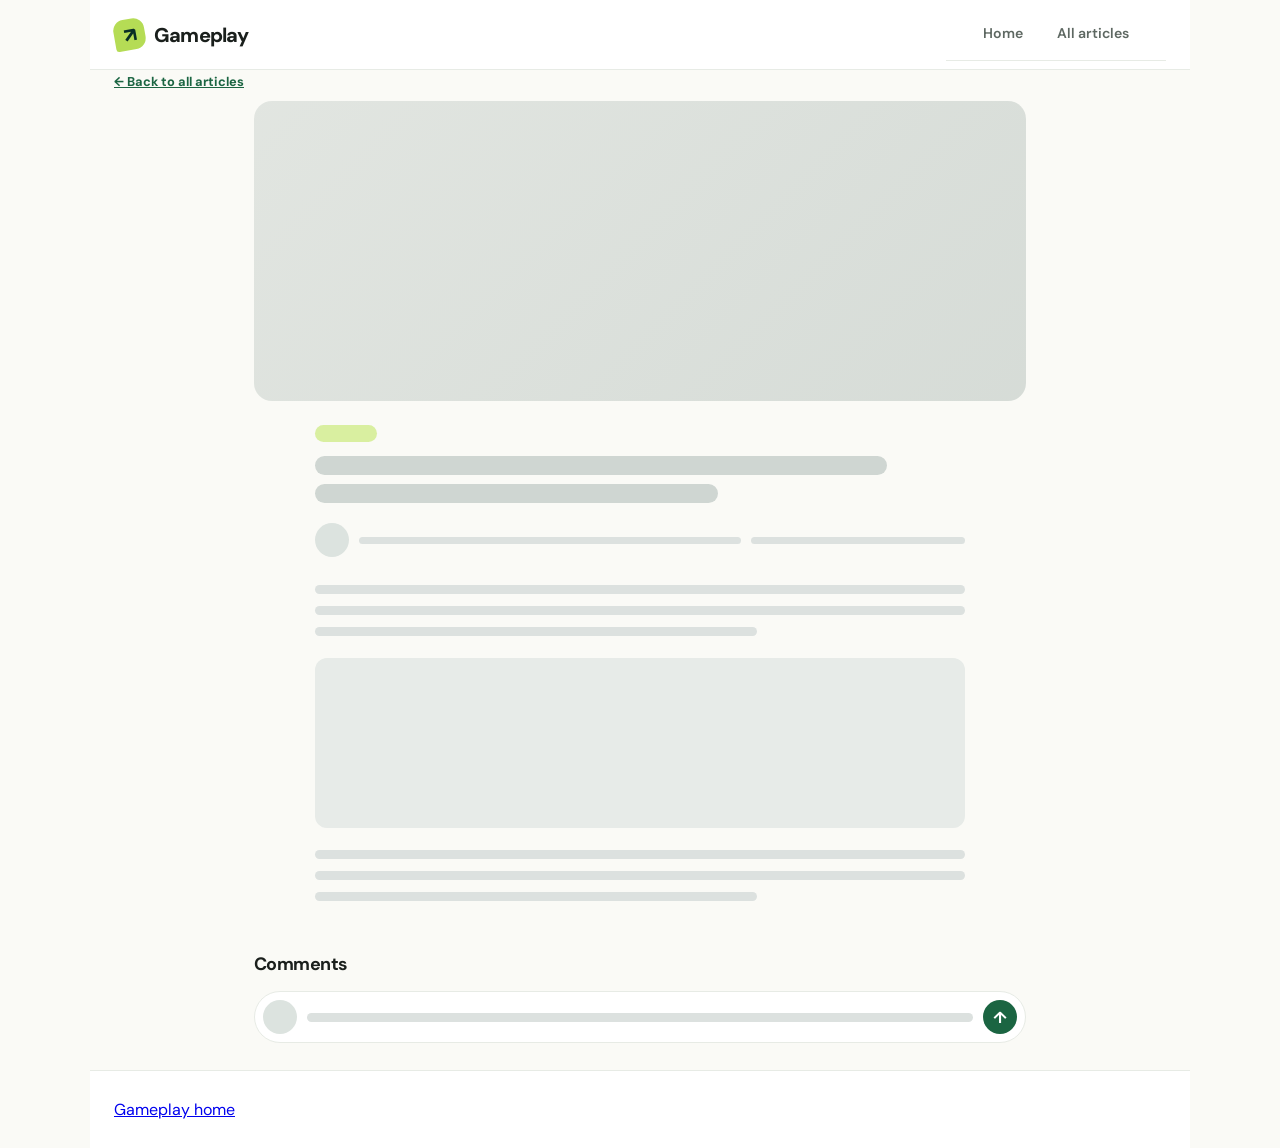
==== article-template.html @ 9b0384a1 "Add files via upload upadated files (second version of site)" ====
<!doctype html><html lang="en"><head><meta charset="utf-8"><meta name="viewport" content="width=device-width, initial-scale=1"><title>Article | Gameplay</title><link rel="stylesheet" href="../style.css"></head><body><div class="site-shell"><header class="topbar"><a class="brand" href="../index.html"><span class="brand-mark">↗</span><span>Gameplay</span></a><nav class="desktop-nav"><a class="nav-link" href="../index.html">Home</a><a class="nav-link" href="../articles.html">All articles</a></nav></header><main><a class="back-link" href="../articles.html">← Back to all articles</a><article class="article-detail"><div class="detail-image image-landscape"></div><div class="detail-content"><span class="tag"></span><h1 class="skeleton-heading"><span></span><span></span></h1><div class="byline"><span class="avatar"></span><div class="placeholder-line medium"></div><div class="placeholder-line short"></div></div><div class="article-skeleton"><div class="placeholder-line wide"></div><div class="placeholder-line wide"></div><div class="placeholder-line medium"></div><div class="skeleton-image"></div><div class="placeholder-line wide"></div><div class="placeholder-line wide"></div><div class="placeholder-line medium"></div></div></div></article><section class="content-section comments"><div class="section-heading"><h2>Comments</h2></div><div class="comment-placeholder"><span class="avatar"></span><div class="placeholder-line wide"></div><button class="round-action">↑</button></div></section></main><footer class="site-footer"><a href="../index.html">Gameplay home</a></footer></div></body></html>
---- style.css ----
@import url('https://fonts.googleapis.com/css2?family=DM+Sans:wght@400;500;600;700;800&display=swap');

:root {
  --green-950: #092f25;
  --green-900: #104532;
  --green-800: #1b6542;
  --green-700: #27834c;
  --green-500: #70b943;
  --lime: #b5dc55;
  --cream: #fafaf6;
  --paper: #ffffff;
  --ink: #1a1f1c;
  --muted: #7b8580;
  --line: #e7ebe5;
  --skeleton: #dce1df;
  --radius: 18px;
  --shadow: 0 8px 24px rgba(14, 48, 34, .07);
}
* { box-sizing: border-box; }
html { scroll-behavior: smooth; }
body { margin: 0; background: var(--cream); color: var(--ink); font-family: "DM Sans", system-ui, sans-serif; }
button, input { font: inherit; }
button { cursor: pointer; }
button:focus-visible, a:focus-visible, input:focus-visible { outline: 3px solid var(--lime); outline-offset: 3px; }
.site-shell { width: min(100%, 1100px); margin: 0 auto; min-height: 100vh; background: var(--cream); padding-bottom: 78px; }
.topbar { height: 70px; padding: 0 24px; display: flex; align-items: center; justify-content: space-between; background: var(--paper); border-bottom: 1px solid var(--line); position: sticky; top: 0; z-index: 20; }
.brand { display: inline-flex; gap: 9px; align-items: center; color: var(--ink); text-decoration: none; font-weight: 800; font-size: 1.25rem; letter-spacing: -.04em; }
.brand-mark { display: inline-grid; place-items: center; width: 31px; height: 31px; border-radius: 11px 11px 11px 3px; color: var(--green-950); background: var(--lime); font-weight: 900; transform: rotate(-10deg); }
.top-actions { display: flex; gap: 8px; }
.icon-button { width: 38px; height: 38px; border: 0; background: transparent; border-radius: 50%; color: var(--ink); font-size: 1.35rem; }
.icon-button:hover { background: #eef4e8; }
.desktop-nav { display: flex; align-items: center; gap: 8px; padding: 0 24px; background: var(--paper); border-bottom: 1px solid var(--line); }
.nav-link { border: 0; background: transparent; padding: 15px 13px; color: #5e6862; font-size: .88rem; font-weight: 600; border-bottom: 3px solid transparent; }
.nav-link.active, .nav-link:hover { color: var(--green-800); border-bottom-color: var(--lime); }
.search-panel { display: flex; gap: 8px; padding: 12px 20px; background: var(--paper); border-bottom: 1px solid var(--line); }
.search-panel input { min-width: 0; flex: 1; padding: 12px 14px; border: 1px solid var(--line); border-radius: 12px; background: var(--cream); }
.small-button { border: 0; border-radius: 12px; padding: 0 16px; background: var(--green-800); color: white; }
.page { display: none; animation: fade-in .2s ease; }
.page.active { display: block; }
@keyframes fade-in { from { opacity: .65; transform: translateY(3px); } to { opacity: 1; transform: none; } }
.hero { display: grid; grid-template-columns: .92fr 1.08fr; min-height: 350px; background: var(--green-950); color: white; overflow: hidden; }
.hero-copy { padding: 46px 30px 36px; align-self: center; }
.eyebrow { display: inline-block; color: var(--green-700); font-size: .7rem; font-weight: 800; letter-spacing: .13em; }
.hero .eyebrow { color: var(--lime); }
h1, h2, p { margin-top: 0; }
h1 { font-size: clamp(2rem, 4vw, 3.3rem); line-height: 1.04; letter-spacing: -.055em; margin: 12px 0 18px; }
.hero h1 span { color: var(--lime); }
.hero-image { min-height: 350px; }
.primary-button { display: inline-flex; align-items: center; gap: 22px; padding: 12px 18px; border: 0; border-radius: 100px; background: var(--lime); color: var(--green-950); font-size: .86rem; font-weight: 800; margin-top: 15px; }
.primary-button:hover { filter: brightness(1.04); transform: translateY(-1px); }
.image-landscape, .image-seedling, .image-solar, .image-water, .image-bike, .image-home, .image-money, .image-community { background-size: cover; background-position: center; position: relative; overflow: hidden; }
.image-landscape { background: linear-gradient(135deg, rgba(9,47,37,.1), rgba(9,47,37,.15)), url("https://images.unsplash.com/photo-1472396961693-142e6e269027?auto=format&fit=crop&w=1200&q=80") center/cover; }
.image-seedling { background: linear-gradient(120deg, rgba(16,69,50,.08), rgba(16,69,50,.16)), url("https://images.unsplash.com/photo-1416879595882-3373a0480b5b?auto=format&fit=crop&w=900&q=80") center/cover; }
.image-solar { background-image: url("https://images.unsplash.com/photo-1509391366360-2e959784a276?auto=format&fit=crop&w=900&q=80"); }
.image-water { background-image: url("https://images.unsplash.com/photo-1432405972618-c60b0225b8f9?auto=format&fit=crop&w=900&q=80"); }
.image-bike { background-image: url("https://images.unsplash.com/photo-1485965120184-e220f721d03e?auto=format&fit=crop&w=900&q=80"); }
.image-home { background-image: url("https://images.unsplash.com/photo-1449158743715-0a90ebb6d2d8?auto=format&fit=crop&w=900&q=80"); }
.image-money { background-image: url("https://images.unsplash.com/photo-1579621970563-ebec7560ff3e?auto=format&fit=crop&w=900&q=80"); }
.image-community { background-image: url("https://images.unsplash.com/photo-1529156069898-49953e39b3ac?auto=format&fit=crop&w=900&q=80"); }
.image-placeholder-icon { display: none; }
.placeholder-line { display: block; height: 9px; border-radius: 99px; background: var(--skeleton); margin: 9px 0; }
.hero .placeholder-line { background: rgba(255,255,255,.25); }
.wide { width: 100%; } .medium { width: 68%; } .short { width: 38%; }
.quick-grid { display: grid; grid-template-columns: repeat(4, 1fr); background: white; border-bottom: 1px solid var(--line); }
.quick-tile { border: 0; border-right: 1px solid var(--line); background: white; padding: 22px 12px 16px; display: grid; justify-items: center; gap: 10px; }
.quick-tile:last-child { border-right: 0; }
.quick-tile:hover, .category-mini:hover { background: #f3f8eb; }
.quick-icon { display: grid; place-items: center; width: 43px; height: 43px; border-radius: 50%; background: var(--lime); color: var(--green-950); font-size: 1.45rem; font-weight: 800; }
.quick-tile .placeholder-line { height: 7px; margin: 0; }
.content-section { padding: 27px 24px; }
.section-heading { display: flex; align-items: center; justify-content: space-between; gap: 12px; margin-bottom: 15px; }
.section-heading h2, .page-heading h1 { margin: 0; }
.section-heading h2 { font-size: 1.12rem; letter-spacing: -.03em; }
.text-link, .back-link { border: 0; background: transparent; color: var(--green-800); font-weight: 700; font-size: .8rem; }
.feature-card, .article-card, .category-card, .progress-card { border: 1px solid var(--line); border-radius: var(--radius); background: white; overflow: hidden; box-shadow: 0 3px 12px rgba(20,40,30,.025); }
.feature-image { height: 180px; }
.card-body { padding: 14px; position: relative; }
.tag { display: block; width: 62px; height: 17px; border-radius: 99px; background: #d9efa0; margin-bottom: 12px; }
.card-body .placeholder-line { height: 8px; margin: 8px 0; }
.card-meta { display: flex; justify-content: space-between; gap: 14px; margin-top: 15px; }
.card-meta .placeholder-line { height: 6px; }
.category-mini-grid { display: grid; grid-template-columns: repeat(4, 1fr); gap: 12px; }
.category-mini { border: 1px solid #edf0e8; border-radius: 15px; background: #f1f6e7; padding: 16px 10px; display: grid; justify-items: center; gap: 12px; color: var(--green-800); }
.category-mini span { font-size: 1.55rem; }
.category-mini i { width: 42px; height: 6px; border-radius: 99px; background: #d7dfd3; }
.page-heading { padding: 32px 24px 22px; }
.page-heading h1 { font-size: 2.3rem; margin: 8px 0 12px; }
.page-heading .placeholder-line { height: 8px; margin: 0; }
.filter-row { display: flex; gap: 8px; overflow-x: auto; padding: 0 24px 20px; }
.filter-chip { flex: 0 0 auto; padding: 9px 15px; border: 1px solid var(--line); border-radius: 99px; background: white; color: #66716a; font-size: .8rem; }
.filter-chip.selected { color: white; background: var(--green-800); border-color: var(--green-800); }
.article-grid { display: grid; grid-template-columns: repeat(2, minmax(0, 1fr)); gap: 16px; padding: 0 24px 30px; }
.card-image { height: 160px; }
.read-card { position: absolute; right: 12px; bottom: 12px; width: 32px; height: 32px; border: 0; border-radius: 50%; color: white; background: var(--green-800); font-size: 1.1rem; }
.back-link { margin: 22px 24px 12px; }
.article-detail { max-width: 820px; margin: 0 auto; padding: 0 24px; }
.detail-image { height: 300px; border-radius: var(--radius); }
.detail-content { max-width: 650px; margin: 24px auto; }
.skeleton-heading { display: grid; gap: 9px; margin: 14px 0 20px; }
.skeleton-heading span { height: 19px; border-radius: 99px; background: #cfd6d2; width: 88%; }
.skeleton-heading span + span { width: 62%; }
.byline { display: flex; align-items: center; gap: 10px; margin-bottom: 28px; }
.byline .placeholder-line { margin: 0; height: 7px; }
.avatar { flex: 0 0 34px; width: 34px; height: 34px; border-radius: 50%; background: #dce3df; display: inline-block; }
.article-skeleton .placeholder-line { height: 9px; margin: 12px 0; }
.skeleton-image { height: 170px; border-radius: 12px; background: #e7ebe8; margin: 22px 0; }
.skeleton-image.small { height: 110px; }
.comments { max-width: 820px; margin: 0 auto; }
.comment-count, .tiny-muted { font-size: .75rem; color: var(--muted); }
.comment-placeholder { display: flex; align-items: center; gap: 10px; border: 1px solid var(--line); border-radius: 99px; padding: 8px; background: white; }
.comment-placeholder .placeholder-line { margin: 0; flex: 1; }
.round-action { border: 0; border-radius: 50%; width: 34px; height: 34px; background: var(--green-800); color: white; font-weight: 800; }
.placeholder-comment { display: flex; gap: 12px; padding: 18px 0; }
.placeholder-comment .placeholder-line { height: 8px; margin: 7px 0; }
.categories-grid { display: grid; grid-template-columns: repeat(3, minmax(0, 1fr)); gap: 14px; padding: 0 24px 32px; }
.category-card { text-align: left; padding: 0; }
.category-photo { height: 130px; display: grid; place-items: center; }
.category-photo span { display: grid; place-items: center; width: 44px; height: 44px; background: rgba(250,250,246,.9); color: var(--green-800); border-radius: 50%; font-size: 1.5rem; font-weight: 800; }
.category-card-foot { display: flex; align-items: flex-start; justify-content: space-between; gap: 12px; padding: 15px; }
.category-card-foot h2 { margin: 0 0 7px; color: var(--ink); font-size: 1rem; line-height: 1.3; }
.category-card-foot p { margin: 0; color: var(--muted); font-size: .88rem; line-height: 1.5; }
.category-card-foot b { flex: 0 0 auto; color: var(--green-800); font-size: 1.2rem; }
.quest-hero { margin: 0 24px 18px; display: grid; grid-template-columns: .8fr 1.2fr; background: var(--green-950); color: white; border-radius: 22px; overflow: hidden; min-height: 200px; }
.quest-art { background: linear-gradient(135deg, #1d6a42, #0c3528); display: grid; align-content: center; justify-items: center; gap: 4px; color: var(--lime); }
.quest-number { font-weight: 800; font-size: 1.4rem; }
.quest-leaf { font-size: 2rem; }
.quest-copy { padding: 22px; align-self: center; }
.quest-status { display: inline-flex; gap: 7px; align-items: center; color: var(--lime); font-size: .68rem; font-weight: 800; letter-spacing: .08em; }
.status-dot { width: 7px; height: 7px; border-radius: 50%; background: var(--lime); }
.quest-copy .skeleton-heading span { background: rgba(255,255,255,.32); height: 13px; }
.quest-copy .placeholder-line { background: rgba(255,255,255,.2); }
.progress-card { margin: 0 24px; padding: 20px; }
.progress-track { width: 100%; height: 10px; background: #e5e9e5; border-radius: 99px; overflow: hidden; }
.progress-track span { display: block; height: 100%; border-radius: inherit; background: linear-gradient(90deg, var(--green-800), var(--green-500)); }
.stats-grid { display: grid; grid-template-columns: repeat(3, 1fr); gap: 10px; margin-top: 18px; }
.stat { background: #f1f6eb; border-radius: 12px; padding: 12px 8px; display: grid; justify-items: center; gap: 7px; }
.stat-icon { color: var(--green-800); font-size: 1.3rem; }
.stat .placeholder-line { margin: 0; height: 6px; }
.stat strong { font-size: .85rem; color: var(--green-800); }
.task-list { border-top: 1px solid var(--line); }
.task-row { position: relative; display: flex; align-items: center; gap: 12px; padding: 15px 4px; border-bottom: 1px solid var(--line); }
.task-row input { position: absolute; opacity: 0; }
.task-check { display: grid; place-items: center; width: 21px; height: 21px; border: 2px solid #b7c1ba; border-radius: 50%; }
.task-row input:checked + .task-check { background: var(--green-800); border-color: var(--green-800); }
.task-row input:checked + .task-check::after { content: "✓"; color: white; font-size: .75rem; }
.task-lines { flex: 1; }
.task-lines i { display: block; height: 7px; width: 58%; border-radius: 99px; background: var(--skeleton); margin: 5px 0; }
.task-lines i + i { width: 36%; height: 6px; }
.task-row b { color: var(--muted); }
.segmented { display: flex; gap: 5px; padding: 0 24px 16px; }
.segmented button { flex: 1; border: 0; border-radius: 99px; padding: 10px 5px; background: #eef0ed; color: #66716a; font-size: .78rem; }
.segmented button.selected { background: var(--green-800); color: white; }
.community-list { padding: 0 24px; }
.community-post { display: flex; gap: 12px; padding: 19px 0; border-bottom: 1px solid var(--line); }
.post-main { flex: 1; min-width: 0; }
.post-top { display: flex; align-items: center; justify-content: space-between; gap: 8px; }
.post-top .placeholder-line { height: 8px; margin: 5px 0; }
.post-main > .placeholder-line { height: 8px; margin: 9px 0; }
.post-actions { display: flex; gap: 18px; margin-top: 12px; color: var(--muted); font-size: .78rem; }
.profile-top { display: flex; align-items: center; gap: 14px; padding: 30px 24px 12px; }
.profile-avatar { display: grid; place-items: center; width: 68px; height: 68px; flex: 0 0 68px; border-radius: 50%; background: #e1e7e3; color: #9aa6a0; font-size: 3rem; }
.profile-info { flex: 1; min-width: 0; }
.profile-info h1 { margin: 0 0 9px; font-size: 1.5rem; }
.profile-info .skeleton-heading span { height: 15px; width: 60%; }
.profile-info .placeholder-line { margin: 0 0 10px; height: 7px; }
.level-label { color: var(--green-800); font-size: .7rem; font-weight: 800; }
.level-progress { display: flex; align-items: center; gap: 12px; padding: 0 24px 8px; }
.level-progress .progress-track { flex: 1; }
.badges-row { display: flex; justify-content: space-between; gap: 8px; }
.achievement { text-align: center; }
.achievement span { display: grid; place-items: center; width: clamp(40px, 7vw, 58px); height: clamp(40px, 7vw, 58px); border-radius: 50%; border: 3px solid #b8d66d; background: var(--green-800); color: #e7f5bf; font-size: 1.25rem; }
.achievement i { display: block; width: 70%; height: 6px; margin: 8px auto 0; border-radius: 99px; background: var(--skeleton); }
.progress-circles { display: grid; grid-template-columns: repeat(4, 1fr); gap: 12px; }
.circle-stat { display: grid; justify-items: center; gap: 8px; }
.progress-circle { width: clamp(50px, 9vw, 75px); aspect-ratio: 1; border-radius: 50%; background: conic-gradient(var(--green-700) var(--progress), #e2e8e3 0); display: grid; place-items: center; position: relative; }
.progress-circle::before { content: ""; position: absolute; inset: 6px; background: white; border-radius: 50%; }
.progress-circle b { position: relative; font-size: .8rem; }
.circle-stat .placeholder-line { height: 6px; margin: 0; }
.saved-grid { display: grid; grid-template-columns: repeat(2, 1fr); gap: 12px; }
.saved-card { background: white; border: 1px solid var(--line); border-radius: 12px; padding: 9px; }
.saved-image { height: 82px; background: #e4e9e5; border-radius: 8px; margin-bottom: 12px; }
.saved-card .placeholder-line { height: 7px; margin: 7px 0; }
.site-footer { padding: 28px 24px; border-top: 1px solid var(--line); background: white; }
.footer-brand { display: flex; align-items: center; gap: 10px; color: var(--green-950); }
.footer-links { display: flex; flex-wrap: wrap; gap: 12px; margin: 18px 0; }
.footer-links button { border: 0; background: transparent; padding: 0; color: #5f6b64; font-size: .8rem; }
.footer-note { color: var(--muted); font-size: .75rem; margin: 0; }
.mobile-nav { display: none; }

@media (max-width: 640px) {
  .site-shell { padding-bottom: calc(70px + env(safe-area-inset-bottom)); }
  .topbar { height: 62px; padding: 0 16px; }
  .brand { font-size: 1.12rem; }
  .brand-mark { width: 29px; height: 29px; }
  .desktop-nav { display: none; }
  .hero { grid-template-columns: 1fr; }
  .hero-copy { padding: 28px 20px 25px; }
  .hero h1 { font-size: 2.35rem; margin-bottom: 13px; }
  .hero-image { min-height: 185px; grid-row: 1; }
  .hero-copy { grid-row: 2; }
  .quick-grid { grid-template-columns: repeat(4, 1fr); }
  .quick-tile { padding: 13px 5px; gap: 8px; }
  .quick-icon { width: 38px; height: 38px; font-size: 1.25rem; }
  .quick-tile .placeholder-line { width: 72%; }
  .content-section { padding: 23px 16px; }
  .section-heading h2 { font-size: 1.02rem; }
  .feature-image { height: 155px; }
  .category-mini-grid { gap: 8px; }
  .category-mini { padding: 13px 6px; border-radius: 12px; }
  .page-heading { padding: 26px 18px 20px; }
  .page-heading h1 { font-size: 2rem; }
  .filter-row { padding: 0 16px 16px; }
  .article-grid { grid-template-columns: repeat(2, minmax(0, 1fr)); gap: 10px; padding: 0 12px 22px; }
  .card-image { height: 112px; }
  .card-body { padding: 10px; }
  .card-body .placeholder-line { height: 7px; }
  .card-meta { gap: 7px; }
  .card-meta .placeholder-line { width: 35%; }
  .read-card { width: 27px; height: 27px; right: 8px; bottom: 8px; }
  .detail-image { height: 220px; }
  .article-detail { padding: 0 16px; }
  .back-link { margin: 18px 16px 12px; }
  .comments { padding-top: 14px; }
  .categories-grid { grid-template-columns: repeat(2, minmax(0, 1fr)); gap: 10px; padding: 0 14px 24px; }
  .category-photo { height: 120px; }
  .quest-hero { margin: 0 14px 14px; grid-template-columns: .72fr 1.28fr; min-height: 170px; }
  .quest-copy { padding: 16px 12px; }
  .quest-copy .skeleton-heading { margin: 12px 0; }
  .progress-card { margin: 0 14px; padding: 16px; }
  .stats-grid { gap: 6px; }
  .stat { padding: 10px 4px; }
  .segmented { padding: 0 14px 12px; }
  .community-list { padding: 0 16px; }
  .profile-top { padding: 25px 16px 12px; gap: 11px; }
  .profile-avatar { width: 58px; height: 58px; flex-basis: 58px; }
  .level-progress { padding: 0 16px 5px; }
  .badges-row { gap: 5px; }
  .achievement span { width: 43px; height: 43px; font-size: 1rem; }
  .progress-circles { gap: 7px; }
  .saved-grid { gap: 8px; }
  .saved-image { height: 65px; }
  .site-footer { padding: 24px 16px; }
  .footer-links { gap: 12px 16px; }
  .mobile-nav { position: fixed; z-index: 30; bottom: 0; left: 50%; transform: translateX(-50%); width: min(100%, 1100px); display: grid; grid-template-columns: repeat(5, 1fr); padding: 7px 6px calc(7px + env(safe-area-inset-bottom)); background: rgba(255,255,255,.96); border-top: 1px solid var(--line); backdrop-filter: blur(14px); }
  .mobile-nav-item { display: grid; justify-items: center; gap: 3px; border: 0; border-radius: 12px; padding: 4px 2px; background: transparent; color: #68736c; }
  .mobile-nav-item span { font-size: 1.35rem; line-height: 1.2; }
  .mobile-nav-item small { font-size: .62rem; font-weight: 600; }
  .mobile-nav-item.active { color: var(--green-800); }
  .mobile-nav-item.active span { color: var(--green-700); }
  .footer-links { display: none; }
}
@media (min-width: 641px) {
  .site-shell { padding-bottom: 0; }
  .feature-card { display: grid; grid-template-columns: 1.1fr 1fr; }
  .feature-image { height: auto; min-height: 210px; }
  .article-grid { grid-template-columns: repeat(3, minmax(0, 1fr)); }
  .article-grid .article-card:nth-child(4) { display: none; }
  .article-detail { padding-top: 10px; }
}
@media (prefers-reduced-motion: reduce) { *, *::before, *::after { scroll-behavior: auto !important; animation-duration: .01ms !important; transition-duration: .01ms !important; } }

.mobile-menu-panel { position: fixed; z-index: 40; top: 62px; right: 12px; width: min(260px, calc(100vw - 24px)); padding: 10px; border: 1px solid var(--line); border-radius: 16px; background: white; box-shadow: 0 18px 40px rgba(0,0,0,.15); display: grid; gap: 4px; }
.mobile-menu-panel button { border: 0; background: transparent; text-align: left; border-radius: 10px; padding: 12px; color: var(--ink); font-weight: 600; }
.mobile-menu-panel button:hover { background: #f1f6e7; color: var(--green-800); }
@media (min-width: 641px) { .mobile-menu-panel { top: 66px; right: max(12px, calc((100vw - 1100px)/2 + 12px)); } }
/* Multi-page category layout additions */
a.category-card, a.article-card { display: block; color: inherit; text-decoration: none; }
.category-card-foot strong { display: block; color: var(--green-950); font-size: .88rem; line-height: 1.3; }
.category-card-foot p { color: var(--muted); font-size: .72rem; line-height: 1.4; margin: 6px 0 0; }
.category-card-foot > div { min-width: 0; flex: 1; }
.category-banner { margin: 0 24px 10px; display: grid; grid-template-columns: .8fr 1.2fr; gap: 22px; align-items: center; }
.category-banner .category-photo { min-height: 210px; border-radius: var(--radius); }
.category-intro h1 { font-size: clamp(1.8rem, 4vw, 2.8rem); margin: 10px 0; }
.category-intro p { color: var(--muted); line-height: 1.6; }
.desktop-nav a { text-decoration: none; }
.footer-links a { color: #5f6b64; text-decoration: none; font-size: .8rem; }
@media (max-width: 640px) { .category-banner { grid-template-columns: 1fr; margin: 0 16px; gap: 14px; } .category-banner .category-photo { min-height: 150px; } }
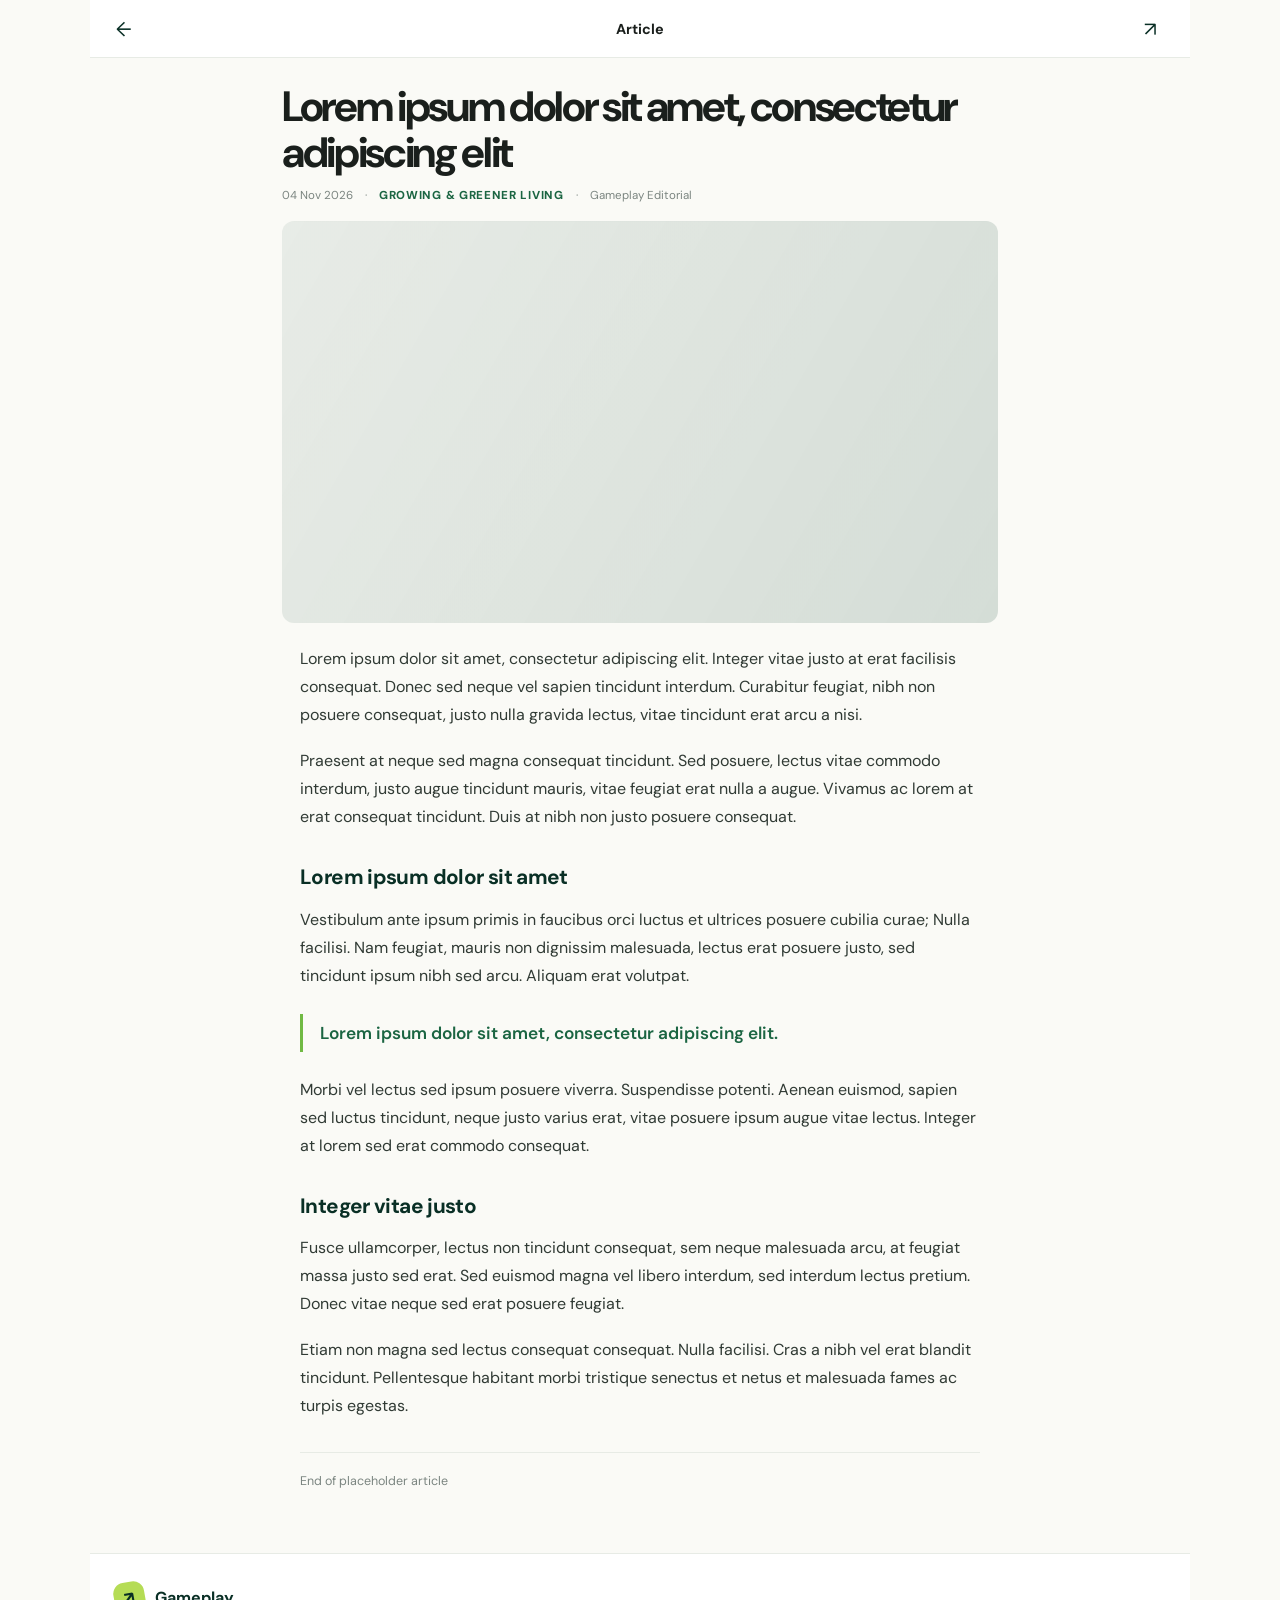
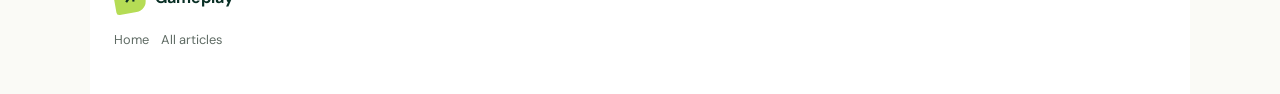
==== commit 9cfdff6e: "Add files via upload" ====
--- a/article-template.html
+++ b/article-template.html
@@ -1 +1,79 @@
-<!doctype html><html lang="en"><head><meta charset="utf-8"><meta name="viewport" content="width=device-width, initial-scale=1"><title>Article | Gameplay</title><link rel="stylesheet" href="../style.css"></head><body><div class="site-shell"><header class="topbar"><a class="brand" href="../index.html"><span class="brand-mark">↗</span><span>Gameplay</span></a><nav class="desktop-nav"><a class="nav-link" href="../index.html">Home</a><a class="nav-link" href="../articles.html">All articles</a></nav></header><main><a class="back-link" href="../articles.html">← Back to all articles</a><article class="article-detail"><div class="detail-image image-landscape"></div><div class="detail-content"><span class="tag"></span><h1 class="skeleton-heading"><span></span><span></span></h1><div class="byline"><span class="avatar"></span><div class="placeholder-line medium"></div><div class="placeholder-line short"></div></div><div class="article-skeleton"><div class="placeholder-line wide"></div><div class="placeholder-line wide"></div><div class="placeholder-line medium"></div><div class="skeleton-image"></div><div class="placeholder-line wide"></div><div class="placeholder-line wide"></div><div class="placeholder-line medium"></div></div></div></article><section class="content-section comments"><div class="section-heading"><h2>Comments</h2></div><div class="comment-placeholder"><span class="avatar"></span><div class="placeholder-line wide"></div><button class="round-action">↑</button></div></section></main><footer class="site-footer"><a href="../index.html">Gameplay home</a></footer></div></body></html>+<!doctype html>
+<html lang="en">
+<head>
+  <meta charset="utf-8">
+  <meta name="viewport" content="width=device-width, initial-scale=1">
+  <meta name="theme-color" content="#fafaf6">
+  <title>Lorem ipsum dolor sit amet | Gameplay</title>
+  <link rel="stylesheet" href="../style.css">
+  <style>
+    .reading-topbar { height: 58px; display: grid; grid-template-columns: 42px 1fr 42px; align-items: center; padding: 0 16px; background: #fff; border-bottom: 1px solid var(--line); }
+    .reading-topbar a, .reading-topbar button { display: grid; place-items: center; width: 36px; height: 36px; border: 0; border-radius: 50%; background: transparent; color: var(--green-950); text-decoration: none; font-size: 1.25rem; }
+    .reading-topbar a:hover, .reading-topbar button:hover { background: #eef4e8; }
+    .reading-topbar strong { text-align: center; font-size: .9rem; font-weight: 700; }
+    .reading-page { max-width: 760px; margin: 0 auto; padding: 26px 22px 60px; }
+    .reading-title { max-width: 700px; margin: 0 0 12px; font-size: clamp(1.8rem, 5vw, 2.65rem); line-height: 1.08; letter-spacing: -.055em; color: var(--ink); }
+    .reading-meta { display: flex; flex-wrap: wrap; gap: 8px 12px; align-items: center; margin-bottom: 18px; color: var(--muted); font-size: .72rem; }
+    .reading-category { color: var(--green-800); font-weight: 800; text-transform: uppercase; letter-spacing: .06em; }
+    .reading-hero { width: 100%; aspect-ratio: 16 / 9; min-height: 190px; border-radius: 12px; margin: 0 0 22px; background-position: center; background-size: cover; }
+    .reading-copy { max-width: 680px; margin: 0 auto; color: #303a34; font-size: 1rem; line-height: 1.75; }
+    .reading-copy p { margin: 0 0 18px; }
+    .reading-copy h2 { margin: 28px 0 10px; color: var(--green-950); font-size: 1.3rem; letter-spacing: -.03em; }
+    .reading-copy blockquote { margin: 24px 0; padding: 4px 0 4px 17px; border-left: 3px solid var(--green-500); color: var(--green-800); font-size: 1.08rem; font-weight: 600; }
+    .reading-end { margin-top: 32px; padding-top: 18px; border-top: 1px solid var(--line); color: var(--muted); font-size: .78rem; }
+    @media (max-width: 640px) {
+      .reading-page { padding: 20px 16px 46px; }
+      .reading-title { font-size: 1.75rem; }
+      .reading-hero { aspect-ratio: 1.55 / 1; min-height: 170px; margin-bottom: 18px; }
+      .reading-copy { font-size: .96rem; line-height: 1.72; }
+    }
+  </style>
+</head>
+<body>
+  <div class="site-shell">
+    <header class="reading-topbar">
+      <a href="../articles.html" aria-label="Back to articles" title="Back to articles">←</a>
+      <strong>Article</strong>
+      <button type="button" id="share-article" aria-label="Share article" title="Share article">↗</button>
+    </header>
+    <main class="reading-page">
+      <article>
+        <h1 class="reading-title">Lorem ipsum dolor sit amet, consectetur adipiscing elit</h1>
+        <div class="reading-meta">
+          <span>04 Nov 2026</span><span aria-hidden="true">·</span>
+          <span class="reading-category">Growing &amp; Greener Living</span><span aria-hidden="true">·</span>
+          <span>Gameplay Editorial</span>
+        </div>
+        <div class="reading-hero image-seedling" role="img" aria-label="Article image placeholder"></div>
+        <div class="reading-copy">
+          <p>Lorem ipsum dolor sit amet, consectetur adipiscing elit. Integer vitae justo at erat facilisis consequat. Donec sed neque vel sapien tincidunt interdum. Curabitur feugiat, nibh non posuere consequat, justo nulla gravida lectus, vitae tincidunt erat arcu a nisi.</p>
+          <p>Praesent at neque sed magna consequat tincidunt. Sed posuere, lectus vitae commodo interdum, justo augue tincidunt mauris, vitae feugiat erat nulla a augue. Vivamus ac lorem at erat consequat tincidunt. Duis at nibh non justo posuere consequat.</p>
+          <h2>Lorem ipsum dolor sit amet</h2>
+          <p>Vestibulum ante ipsum primis in faucibus orci luctus et ultrices posuere cubilia curae; Nulla facilisi. Nam feugiat, mauris non dignissim malesuada, lectus erat posuere justo, sed tincidunt ipsum nibh sed arcu. Aliquam erat volutpat.</p>
+          <blockquote>Lorem ipsum dolor sit amet, consectetur adipiscing elit.</blockquote>
+          <p>Morbi vel lectus sed ipsum posuere viverra. Suspendisse potenti. Aenean euismod, sapien sed luctus tincidunt, neque justo varius erat, vitae posuere ipsum augue vitae lectus. Integer at lorem sed erat commodo consequat.</p>
+          <h2>Integer vitae justo</h2>
+          <p>Fusce ullamcorper, lectus non tincidunt consequat, sem neque malesuada arcu, at feugiat massa justo sed erat. Sed euismod magna vel libero interdum, sed interdum lectus pretium. Donec vitae neque sed erat posuere feugiat.</p>
+          <p>Etiam non magna sed lectus consequat consequat. Nulla facilisi. Cras a nibh vel erat blandit tincidunt. Pellentesque habitant morbi tristique senectus et netus et malesuada fames ac turpis egestas.</p>
+          <div class="reading-end">End of placeholder article</div>
+        </div>
+      </article>
+    </main>
+    <footer class="site-footer">
+      <div class="footer-brand"><span class="brand-mark">↗</span><strong>Gameplay</strong></div>
+      <div class="footer-links"><a href="../index.html">Home</a><a href="../articles.html">All articles</a></div>
+    </footer>
+  </div>
+  <script>
+    const shareButton = document.getElementById('share-article');
+    shareButton.addEventListener('click', async () => {
+      const shareData = { title: document.title, url: window.location.href };
+      if (navigator.share) {
+        try { await navigator.share(shareData); } catch (error) { /* Share sheet dismissed. */ }
+      } else if (navigator.clipboard) {
+        try { await navigator.clipboard.writeText(window.location.href); shareButton.textContent = '✓'; } catch (error) { shareButton.textContent = '↗'; }
+      }
+    });
+  </script>
+</body>
+</html>
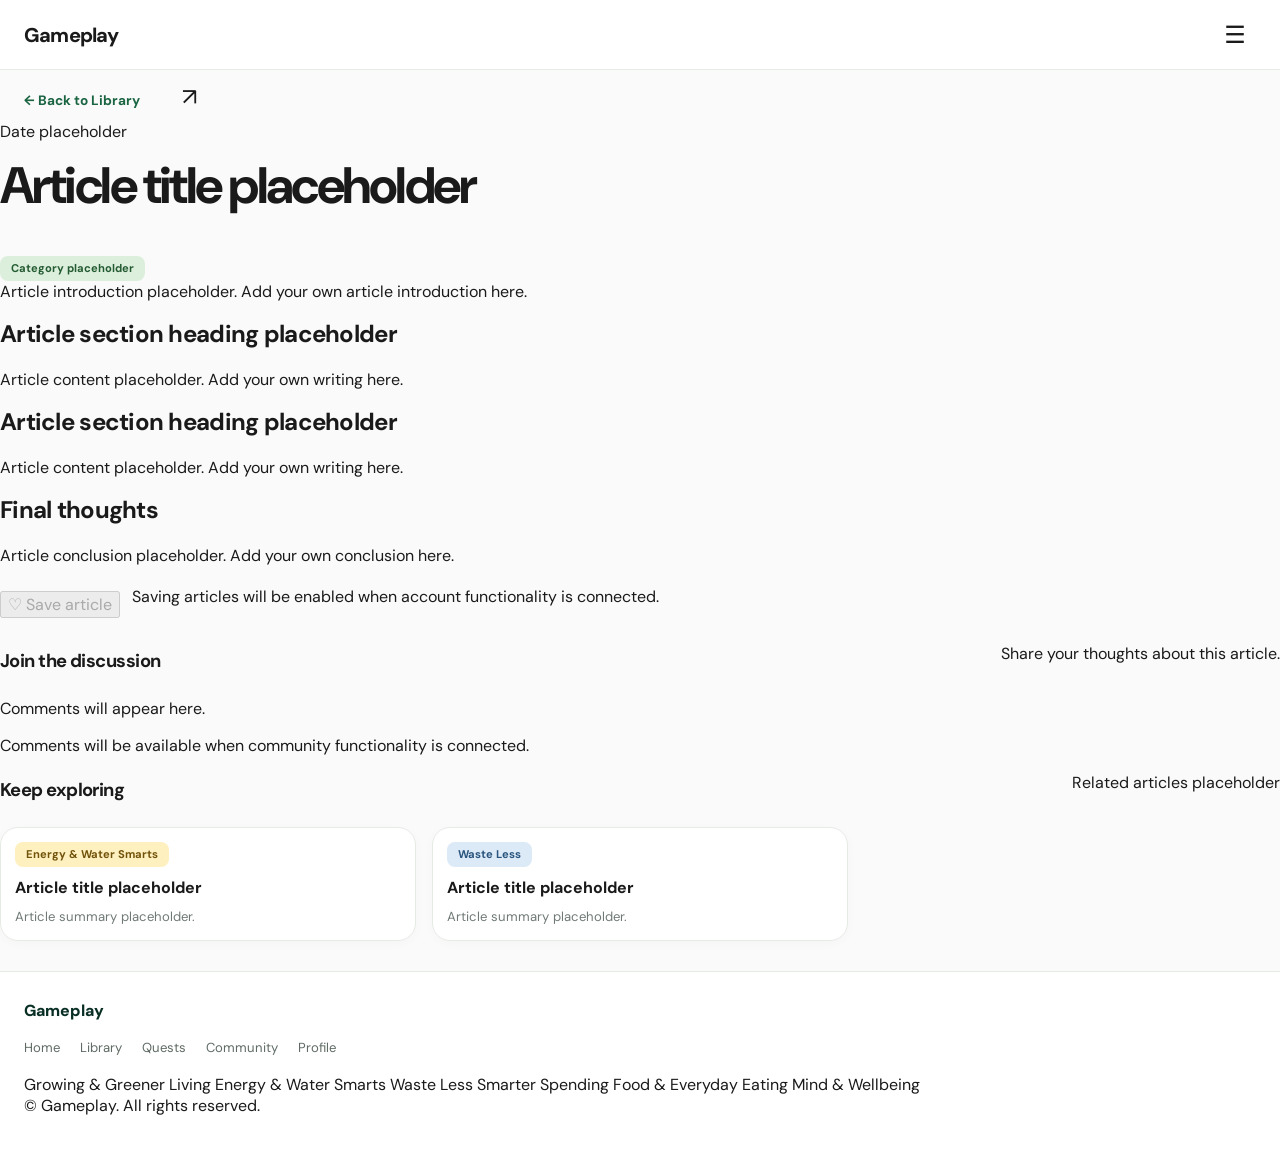
==== commit 509417c8: "Revise article template with new structure and placeholders Updated the HTML structure and improved " ====
--- a/article-template.html
+++ b/article-template.html
@@ -1,79 +1,186 @@
-<!doctype html>
+
+<!DOCTYPE html>
 <html lang="en">
 <head>
-  <meta charset="utf-8">
-  <meta name="viewport" content="width=device-width, initial-scale=1">
-  <meta name="theme-color" content="#fafaf6">
-  <title>Lorem ipsum dolor sit amet | Gameplay</title>
-  <link rel="stylesheet" href="../style.css">
-  <style>
-    .reading-topbar { height: 58px; display: grid; grid-template-columns: 42px 1fr 42px; align-items: center; padding: 0 16px; background: #fff; border-bottom: 1px solid var(--line); }
-    .reading-topbar a, .reading-topbar button { display: grid; place-items: center; width: 36px; height: 36px; border: 0; border-radius: 50%; background: transparent; color: var(--green-950); text-decoration: none; font-size: 1.25rem; }
-    .reading-topbar a:hover, .reading-topbar button:hover { background: #eef4e8; }
-    .reading-topbar strong { text-align: center; font-size: .9rem; font-weight: 700; }
-    .reading-page { max-width: 760px; margin: 0 auto; padding: 26px 22px 60px; }
-    .reading-title { max-width: 700px; margin: 0 0 12px; font-size: clamp(1.8rem, 5vw, 2.65rem); line-height: 1.08; letter-spacing: -.055em; color: var(--ink); }
-    .reading-meta { display: flex; flex-wrap: wrap; gap: 8px 12px; align-items: center; margin-bottom: 18px; color: var(--muted); font-size: .72rem; }
-    .reading-category { color: var(--green-800); font-weight: 800; text-transform: uppercase; letter-spacing: .06em; }
-    .reading-hero { width: 100%; aspect-ratio: 16 / 9; min-height: 190px; border-radius: 12px; margin: 0 0 22px; background-position: center; background-size: cover; }
-    .reading-copy { max-width: 680px; margin: 0 auto; color: #303a34; font-size: 1rem; line-height: 1.75; }
-    .reading-copy p { margin: 0 0 18px; }
-    .reading-copy h2 { margin: 28px 0 10px; color: var(--green-950); font-size: 1.3rem; letter-spacing: -.03em; }
-    .reading-copy blockquote { margin: 24px 0; padding: 4px 0 4px 17px; border-left: 3px solid var(--green-500); color: var(--green-800); font-size: 1.08rem; font-weight: 600; }
-    .reading-end { margin-top: 32px; padding-top: 18px; border-top: 1px solid var(--line); color: var(--muted); font-size: .78rem; }
-    @media (max-width: 640px) {
-      .reading-page { padding: 20px 16px 46px; }
-      .reading-title { font-size: 1.75rem; }
-      .reading-hero { aspect-ratio: 1.55 / 1; min-height: 170px; margin-bottom: 18px; }
-      .reading-copy { font-size: .96rem; line-height: 1.72; }
-    }
-  </style>
+  <meta charset="UTF-8">
+  <meta name="viewport" content="width=device-width, initial-scale=1.0">
+  <meta name="description" content="Read practical everyday sustainability articles on Gameplay.">
+  <title>Article Title | Gameplay</title>
+  <link rel="stylesheet" href="style.css">
 </head>
-<body>
-  <div class="site-shell">
-    <header class="reading-topbar">
-      <a href="../articles.html" aria-label="Back to articles" title="Back to articles">←</a>
-      <strong>Article</strong>
-      <button type="button" id="share-article" aria-label="Share article" title="Share article">↗</button>
-    </header>
-    <main class="reading-page">
-      <article>
-        <h1 class="reading-title">Lorem ipsum dolor sit amet, consectetur adipiscing elit</h1>
-        <div class="reading-meta">
-          <span>04 Nov 2026</span><span aria-hidden="true">·</span>
-          <span class="reading-category">Growing &amp; Greener Living</span><span aria-hidden="true">·</span>
-          <span>Gameplay Editorial</span>
-        </div>
-        <div class="reading-hero image-seedling" role="img" aria-label="Article image placeholder"></div>
-        <div class="reading-copy">
-          <p>Lorem ipsum dolor sit amet, consectetur adipiscing elit. Integer vitae justo at erat facilisis consequat. Donec sed neque vel sapien tincidunt interdum. Curabitur feugiat, nibh non posuere consequat, justo nulla gravida lectus, vitae tincidunt erat arcu a nisi.</p>
-          <p>Praesent at neque sed magna consequat tincidunt. Sed posuere, lectus vitae commodo interdum, justo augue tincidunt mauris, vitae feugiat erat nulla a augue. Vivamus ac lorem at erat consequat tincidunt. Duis at nibh non justo posuere consequat.</p>
-          <h2>Lorem ipsum dolor sit amet</h2>
-          <p>Vestibulum ante ipsum primis in faucibus orci luctus et ultrices posuere cubilia curae; Nulla facilisi. Nam feugiat, mauris non dignissim malesuada, lectus erat posuere justo, sed tincidunt ipsum nibh sed arcu. Aliquam erat volutpat.</p>
-          <blockquote>Lorem ipsum dolor sit amet, consectetur adipiscing elit.</blockquote>
-          <p>Morbi vel lectus sed ipsum posuere viverra. Suspendisse potenti. Aenean euismod, sapien sed luctus tincidunt, neque justo varius erat, vitae posuere ipsum augue vitae lectus. Integer at lorem sed erat commodo consequat.</p>
-          <h2>Integer vitae justo</h2>
-          <p>Fusce ullamcorper, lectus non tincidunt consequat, sem neque malesuada arcu, at feugiat massa justo sed erat. Sed euismod magna vel libero interdum, sed interdum lectus pretium. Donec vitae neque sed erat posuere feugiat.</p>
-          <p>Etiam non magna sed lectus consequat consequat. Nulla facilisi. Cras a nibh vel erat blandit tincidunt. Pellentesque habitant morbi tristique senectus et netus et malesuada fames ac turpis egestas.</p>
-          <div class="reading-end">End of placeholder article</div>
-        </div>
-      </article>
-    </main>
-    <footer class="site-footer">
-      <div class="footer-brand"><span class="brand-mark">↗</span><strong>Gameplay</strong></div>
-      <div class="footer-links"><a href="../index.html">Home</a><a href="../articles.html">All articles</a></div>
-    </footer>
-  </div>
-  <script>
-    const shareButton = document.getElementById('share-article');
-    shareButton.addEventListener('click', async () => {
-      const shareData = { title: document.title, url: window.location.href };
-      if (navigator.share) {
-        try { await navigator.share(shareData); } catch (error) { /* Share sheet dismissed. */ }
-      } else if (navigator.clipboard) {
-        try { await navigator.clipboard.writeText(window.location.href); shareButton.textContent = '✓'; } catch (error) { shareButton.textContent = '↗'; }
-      }
-    });
-  </script>
+
+<body class="article-page">
+
+  <header class="topbar article-topbar">
+    <a class="brand" href="index.html" aria-label="Gameplay home">
+      <span>Gameplay</span>
+    </a>
+
+    <button class="icon-button menu-toggle" id="menu-toggle"
+      type="button" aria-label="Open navigation" aria-expanded="false">
+      ☰
+    </button>
+  </header>
+
+  <main class="article-main">
+
+    <nav class="article-navigation" aria-label="Article navigation">
+      <a href="articles.html" class="back-link">
+        ← Back to Library
+      </a>
+
+      <button class="icon-button share-button" type="button"
+        aria-label="Share article" onclick="if (navigator.share) { navigator.share({ title: document.title, url: window.location.href }); } else { navigator.clipboard.writeText(window.location.href); this.textContent = 'Copied'; }">
+        ↗
+      </button>
+    </nav>
+
+    <article class="article-content">
+
+      <header class="article-header">
+        <p class="article-date">Date placeholder</p>
+
+        <h1>Article title placeholder</h1>
+
+        <a href="growing-greener-living.html"
+          class="category-tag category-growing">
+          Category placeholder
+        </a>
+      </header>
+
+      <div class="article-featured-image image-seedling"
+        role="img" aria-label="Article featured image placeholder">
+      </div>
+
+      <div class="article-body">
+        <p class="placeholder-text">
+          Article introduction placeholder. Add your own article introduction here.
+        </p>
+
+        <h2>Article section heading placeholder</h2>
+
+        <p class="placeholder-text">
+          Article content placeholder. Add your own writing here.
+        </p>
+
+        <h2>Article section heading placeholder</h2>
+
+        <p class="placeholder-text">
+          Article content placeholder. Add your own writing here.
+        </p>
+
+        <h2>Final thoughts</h2>
+
+        <p class="placeholder-text">
+          Article conclusion placeholder. Add your own conclusion here.
+        </p>
+      </div>
+
+      <div class="article-actions">
+        <button class="save-button" type="button" disabled
+          aria-label="Save article">
+          ♡ Save article
+        </button>
+        <p class="feature-note">
+          Saving articles will be enabled when account functionality is connected.
+        </p>
+      </div>
+
+    </article>
+
+    <section class="comments-section">
+      <div class="section-heading">
+        <h2>Join the discussion</h2>
+        <p>Share your thoughts about this article.</p>
+      </div>
+
+      <div class="comments-placeholder">
+        <p>Comments will appear here.</p>
+        <p class="feature-note">
+          Comments will be available when community functionality is connected.
+        </p>
+      </div>
+    </section>
+
+    <section class="related-articles">
+      <div class="section-heading">
+        <h2>Keep exploring</h2>
+        <p>Related articles placeholder</p>
+      </div>
+
+      <div class="article-grid">
+
+        <article class="article-card">
+          <a href="article-template.html"
+            class="card-image image-solar"
+            aria-label="Open related article placeholder"></a>
+
+          <div class="card-body">
+            <a href="energy-water-smarts.html"
+              class="category-tag category-energy">
+              Energy & Water Smarts
+            </a>
+
+            <h3 class="card-title">
+              <a href="article-template.html">Article title placeholder</a>
+            </h3>
+
+            <p class="card-summary">Article summary placeholder.</p>
+          </div>
+        </article>
+
+        <article class="article-card">
+          <a href="article-template.html"
+            class="card-image image-water"
+            aria-label="Open related article placeholder"></a>
+
+          <div class="card-body">
+            <a href="waste-less.html"
+              class="category-tag category-waste">
+              Waste Less
+            </a>
+
+            <h3 class="card-title">
+              <a href="article-template.html">Article title placeholder</a>
+            </h3>
+
+            <p class="card-summary">Article summary placeholder.</p>
+          </div>
+        </article>
+
+      </div>
+    </section>
+
+  </main>
+
+  <footer class="site-footer">
+    <div class="footer-content">
+      <a class="footer-brand" href="index.html">Gameplay</a>
+
+      <nav class="footer-links" aria-label="Footer navigation">
+        <a href="index.html">Home</a>
+        <a href="articles.html">Library</a>
+        <a href="quests.html">Quests</a>
+        <a href="community.html">Community</a>
+        <a href="profile.html">Profile</a>
+      </nav>
+
+      <div class="footer-categories">
+        <a href="growing-greener-living.html">Growing & Greener Living</a>
+        <a href="energy-water-smarts.html">Energy & Water Smarts</a>
+        <a href="waste-less.html">Waste Less</a>
+        <a href="smarter-spending.html">Smarter Spending</a>
+        <a href="food-everyday-eating.html">Food & Everyday Eating</a>
+        <a href="mind-wellbeing.html">Mind & Wellbeing</a>
+      </div>
+
+      <p class="footer-copyright">
+        © Gameplay. All rights reserved.
+      </p>
+    </div>
+  </footer>
+
+  <script src="script.js"></script>
 </body>
 </html>
+
--- a/style.css
+++ b/style.css
@@ -1,3 +1,4 @@
+
 @import url('https://fonts.googleapis.com/css2?family=DM+Sans:wght@400;500;600;700;800&display=swap');
 
 :root {
@@ -7,271 +8,824 @@
   --green-700: #27834c;
   --green-500: #70b943;
   --lime: #b5dc55;
-  --cream: #fafaf6;
+  --cream: #FAFAFA;
   --paper: #ffffff;
-  --ink: #1a1f1c;
-  --muted: #7b8580;
+  --ink: #1A1A1A;
+  --muted: #707a74;
   --line: #e7ebe5;
-  --skeleton: #dce1df;
   --radius: 18px;
   --shadow: 0 8px 24px rgba(14, 48, 34, .07);
 }
-* { box-sizing: border-box; }
-html { scroll-behavior: smooth; }
-body { margin: 0; background: var(--cream); color: var(--ink); font-family: "DM Sans", system-ui, sans-serif; }
-button, input { font: inherit; }
-button { cursor: pointer; }
-button:focus-visible, a:focus-visible, input:focus-visible { outline: 3px solid var(--lime); outline-offset: 3px; }
-.site-shell { width: min(100%, 1100px); margin: 0 auto; min-height: 100vh; background: var(--cream); padding-bottom: 78px; }
-.topbar { height: 70px; padding: 0 24px; display: flex; align-items: center; justify-content: space-between; background: var(--paper); border-bottom: 1px solid var(--line); position: sticky; top: 0; z-index: 20; }
-.brand { display: inline-flex; gap: 9px; align-items: center; color: var(--ink); text-decoration: none; font-weight: 800; font-size: 1.25rem; letter-spacing: -.04em; }
-.brand-mark { display: inline-grid; place-items: center; width: 31px; height: 31px; border-radius: 11px 11px 11px 3px; color: var(--green-950); background: var(--lime); font-weight: 900; transform: rotate(-10deg); }
-.top-actions { display: flex; gap: 8px; }
-.icon-button { width: 38px; height: 38px; border: 0; background: transparent; border-radius: 50%; color: var(--ink); font-size: 1.35rem; }
-.icon-button:hover { background: #eef4e8; }
-.desktop-nav { display: flex; align-items: center; gap: 8px; padding: 0 24px; background: var(--paper); border-bottom: 1px solid var(--line); }
-.nav-link { border: 0; background: transparent; padding: 15px 13px; color: #5e6862; font-size: .88rem; font-weight: 600; border-bottom: 3px solid transparent; }
-.nav-link.active, .nav-link:hover { color: var(--green-800); border-bottom-color: var(--lime); }
-.search-panel { display: flex; gap: 8px; padding: 12px 20px; background: var(--paper); border-bottom: 1px solid var(--line); }
-.search-panel input { min-width: 0; flex: 1; padding: 12px 14px; border: 1px solid var(--line); border-radius: 12px; background: var(--cream); }
-.small-button { border: 0; border-radius: 12px; padding: 0 16px; background: var(--green-800); color: white; }
-.page { display: none; animation: fade-in .2s ease; }
-.page.active { display: block; }
-@keyframes fade-in { from { opacity: .65; transform: translateY(3px); } to { opacity: 1; transform: none; } }
-.hero { display: grid; grid-template-columns: .92fr 1.08fr; min-height: 350px; background: var(--green-950); color: white; overflow: hidden; }
-.hero-copy { padding: 46px 30px 36px; align-self: center; }
-.eyebrow { display: inline-block; color: var(--green-700); font-size: .7rem; font-weight: 800; letter-spacing: .13em; }
-.hero .eyebrow { color: var(--lime); }
-h1, h2, p { margin-top: 0; }
-h1 { font-size: clamp(2rem, 4vw, 3.3rem); line-height: 1.04; letter-spacing: -.055em; margin: 12px 0 18px; }
-.hero h1 span { color: var(--lime); }
-.hero-image { min-height: 350px; }
-.primary-button { display: inline-flex; align-items: center; gap: 22px; padding: 12px 18px; border: 0; border-radius: 100px; background: var(--lime); color: var(--green-950); font-size: .86rem; font-weight: 800; margin-top: 15px; }
-.primary-button:hover { filter: brightness(1.04); transform: translateY(-1px); }
-.image-landscape, .image-seedling, .image-solar, .image-water, .image-bike, .image-home, .image-money, .image-community { background-size: cover; background-position: center; position: relative; overflow: hidden; }
-.image-landscape { background: linear-gradient(135deg, rgba(9,47,37,.1), rgba(9,47,37,.15)), url("https://images.unsplash.com/photo-1472396961693-142e6e269027?auto=format&fit=crop&w=1200&q=80") center/cover; }
-.image-seedling { background: linear-gradient(120deg, rgba(16,69,50,.08), rgba(16,69,50,.16)), url("https://images.unsplash.com/photo-1416879595882-3373a0480b5b?auto=format&fit=crop&w=900&q=80") center/cover; }
-.image-solar { background-image: url("https://images.unsplash.com/photo-1509391366360-2e959784a276?auto=format&fit=crop&w=900&q=80"); }
-.image-water { background-image: url("https://images.unsplash.com/photo-1432405972618-c60b0225b8f9?auto=format&fit=crop&w=900&q=80"); }
-.image-bike { background-image: url("https://images.unsplash.com/photo-1485965120184-e220f721d03e?auto=format&fit=crop&w=900&q=80"); }
-.image-home { background-image: url("https://images.unsplash.com/photo-1449158743715-0a90ebb6d2d8?auto=format&fit=crop&w=900&q=80"); }
-.image-money { background-image: url("https://images.unsplash.com/photo-1579621970563-ebec7560ff3e?auto=format&fit=crop&w=900&q=80"); }
-.image-community { background-image: url("https://images.unsplash.com/photo-1529156069898-49953e39b3ac?auto=format&fit=crop&w=900&q=80"); }
-.image-placeholder-icon { display: none; }
-.placeholder-line { display: block; height: 9px; border-radius: 99px; background: var(--skeleton); margin: 9px 0; }
-.hero .placeholder-line { background: rgba(255,255,255,.25); }
-.wide { width: 100%; } .medium { width: 68%; } .short { width: 38%; }
-.quick-grid { display: grid; grid-template-columns: repeat(4, 1fr); background: white; border-bottom: 1px solid var(--line); }
-.quick-tile { border: 0; border-right: 1px solid var(--line); background: white; padding: 22px 12px 16px; display: grid; justify-items: center; gap: 10px; }
-.quick-tile:last-child { border-right: 0; }
-.quick-tile:hover, .category-mini:hover { background: #f3f8eb; }
-.quick-icon { display: grid; place-items: center; width: 43px; height: 43px; border-radius: 50%; background: var(--lime); color: var(--green-950); font-size: 1.45rem; font-weight: 800; }
-.quick-tile .placeholder-line { height: 7px; margin: 0; }
-.content-section { padding: 27px 24px; }
-.section-heading { display: flex; align-items: center; justify-content: space-between; gap: 12px; margin-bottom: 15px; }
-.section-heading h2, .page-heading h1 { margin: 0; }
-.section-heading h2 { font-size: 1.12rem; letter-spacing: -.03em; }
-.text-link, .back-link { border: 0; background: transparent; color: var(--green-800); font-weight: 700; font-size: .8rem; }
-.feature-card, .article-card, .category-card, .progress-card { border: 1px solid var(--line); border-radius: var(--radius); background: white; overflow: hidden; box-shadow: 0 3px 12px rgba(20,40,30,.025); }
-.feature-image { height: 180px; }
-.card-body { padding: 14px; position: relative; }
-.tag { display: block; width: 62px; height: 17px; border-radius: 99px; background: #d9efa0; margin-bottom: 12px; }
-.card-body .placeholder-line { height: 8px; margin: 8px 0; }
-.card-meta { display: flex; justify-content: space-between; gap: 14px; margin-top: 15px; }
-.card-meta .placeholder-line { height: 6px; }
-.category-mini-grid { display: grid; grid-template-columns: repeat(4, 1fr); gap: 12px; }
-.category-mini { border: 1px solid #edf0e8; border-radius: 15px; background: #f1f6e7; padding: 16px 10px; display: grid; justify-items: center; gap: 12px; color: var(--green-800); }
-.category-mini span { font-size: 1.55rem; }
-.category-mini i { width: 42px; height: 6px; border-radius: 99px; background: #d7dfd3; }
-.page-heading { padding: 32px 24px 22px; }
-.page-heading h1 { font-size: 2.3rem; margin: 8px 0 12px; }
-.page-heading .placeholder-line { height: 8px; margin: 0; }
-.filter-row { display: flex; gap: 8px; overflow-x: auto; padding: 0 24px 20px; }
-.filter-chip { flex: 0 0 auto; padding: 9px 15px; border: 1px solid var(--line); border-radius: 99px; background: white; color: #66716a; font-size: .8rem; }
-.filter-chip.selected { color: white; background: var(--green-800); border-color: var(--green-800); }
-.article-grid { display: grid; grid-template-columns: repeat(2, minmax(0, 1fr)); gap: 16px; padding: 0 24px 30px; }
-.card-image { height: 160px; }
-.read-card { position: absolute; right: 12px; bottom: 12px; width: 32px; height: 32px; border: 0; border-radius: 50%; color: white; background: var(--green-800); font-size: 1.1rem; }
-.back-link { margin: 22px 24px 12px; }
-.article-detail { max-width: 820px; margin: 0 auto; padding: 0 24px; }
-.detail-image { height: 300px; border-radius: var(--radius); }
-.detail-content { max-width: 650px; margin: 24px auto; }
-.skeleton-heading { display: grid; gap: 9px; margin: 14px 0 20px; }
-.skeleton-heading span { height: 19px; border-radius: 99px; background: #cfd6d2; width: 88%; }
-.skeleton-heading span + span { width: 62%; }
-.byline { display: flex; align-items: center; gap: 10px; margin-bottom: 28px; }
-.byline .placeholder-line { margin: 0; height: 7px; }
-.avatar { flex: 0 0 34px; width: 34px; height: 34px; border-radius: 50%; background: #dce3df; display: inline-block; }
-.article-skeleton .placeholder-line { height: 9px; margin: 12px 0; }
-.skeleton-image { height: 170px; border-radius: 12px; background: #e7ebe8; margin: 22px 0; }
-.skeleton-image.small { height: 110px; }
-.comments { max-width: 820px; margin: 0 auto; }
-.comment-count, .tiny-muted { font-size: .75rem; color: var(--muted); }
-.comment-placeholder { display: flex; align-items: center; gap: 10px; border: 1px solid var(--line); border-radius: 99px; padding: 8px; background: white; }
-.comment-placeholder .placeholder-line { margin: 0; flex: 1; }
-.round-action { border: 0; border-radius: 50%; width: 34px; height: 34px; background: var(--green-800); color: white; font-weight: 800; }
-.placeholder-comment { display: flex; gap: 12px; padding: 18px 0; }
-.placeholder-comment .placeholder-line { height: 8px; margin: 7px 0; }
-.categories-grid { display: grid; grid-template-columns: repeat(3, minmax(0, 1fr)); gap: 14px; padding: 0 24px 32px; }
-.category-card { text-align: left; padding: 0; }
-.category-photo { height: 130px; display: grid; place-items: center; }
-.category-photo span { display: grid; place-items: center; width: 44px; height: 44px; background: rgba(250,250,246,.9); color: var(--green-800); border-radius: 50%; font-size: 1.5rem; font-weight: 800; }
-.category-card-foot { display: flex; align-items: flex-start; justify-content: space-between; gap: 12px; padding: 15px; }
-.category-card-foot h2 { margin: 0 0 7px; color: var(--ink); font-size: 1rem; line-height: 1.3; }
-.category-card-foot p { margin: 0; color: var(--muted); font-size: .88rem; line-height: 1.5; }
-.category-card-foot b { flex: 0 0 auto; color: var(--green-800); font-size: 1.2rem; }
-.quest-hero { margin: 0 24px 18px; display: grid; grid-template-columns: .8fr 1.2fr; background: var(--green-950); color: white; border-radius: 22px; overflow: hidden; min-height: 200px; }
-.quest-art { background: linear-gradient(135deg, #1d6a42, #0c3528); display: grid; align-content: center; justify-items: center; gap: 4px; color: var(--lime); }
-.quest-number { font-weight: 800; font-size: 1.4rem; }
-.quest-leaf { font-size: 2rem; }
-.quest-copy { padding: 22px; align-self: center; }
-.quest-status { display: inline-flex; gap: 7px; align-items: center; color: var(--lime); font-size: .68rem; font-weight: 800; letter-spacing: .08em; }
-.status-dot { width: 7px; height: 7px; border-radius: 50%; background: var(--lime); }
-.quest-copy .skeleton-heading span { background: rgba(255,255,255,.32); height: 13px; }
-.quest-copy .placeholder-line { background: rgba(255,255,255,.2); }
-.progress-card { margin: 0 24px; padding: 20px; }
-.progress-track { width: 100%; height: 10px; background: #e5e9e5; border-radius: 99px; overflow: hidden; }
-.progress-track span { display: block; height: 100%; border-radius: inherit; background: linear-gradient(90deg, var(--green-800), var(--green-500)); }
-.stats-grid { display: grid; grid-template-columns: repeat(3, 1fr); gap: 10px; margin-top: 18px; }
-.stat { background: #f1f6eb; border-radius: 12px; padding: 12px 8px; display: grid; justify-items: center; gap: 7px; }
-.stat-icon { color: var(--green-800); font-size: 1.3rem; }
-.stat .placeholder-line { margin: 0; height: 6px; }
-.stat strong { font-size: .85rem; color: var(--green-800); }
-.task-list { border-top: 1px solid var(--line); }
-.task-row { position: relative; display: flex; align-items: center; gap: 12px; padding: 15px 4px; border-bottom: 1px solid var(--line); }
-.task-row input { position: absolute; opacity: 0; }
-.task-check { display: grid; place-items: center; width: 21px; height: 21px; border: 2px solid #b7c1ba; border-radius: 50%; }
-.task-row input:checked + .task-check { background: var(--green-800); border-color: var(--green-800); }
-.task-row input:checked + .task-check::after { content: "✓"; color: white; font-size: .75rem; }
-.task-lines { flex: 1; }
-.task-lines i { display: block; height: 7px; width: 58%; border-radius: 99px; background: var(--skeleton); margin: 5px 0; }
-.task-lines i + i { width: 36%; height: 6px; }
-.task-row b { color: var(--muted); }
-.segmented { display: flex; gap: 5px; padding: 0 24px 16px; }
-.segmented button { flex: 1; border: 0; border-radius: 99px; padding: 10px 5px; background: #eef0ed; color: #66716a; font-size: .78rem; }
-.segmented button.selected { background: var(--green-800); color: white; }
-.community-list { padding: 0 24px; }
-.community-post { display: flex; gap: 12px; padding: 19px 0; border-bottom: 1px solid var(--line); }
-.post-main { flex: 1; min-width: 0; }
-.post-top { display: flex; align-items: center; justify-content: space-between; gap: 8px; }
-.post-top .placeholder-line { height: 8px; margin: 5px 0; }
-.post-main > .placeholder-line { height: 8px; margin: 9px 0; }
-.post-actions { display: flex; gap: 18px; margin-top: 12px; color: var(--muted); font-size: .78rem; }
-.profile-top { display: flex; align-items: center; gap: 14px; padding: 30px 24px 12px; }
-.profile-avatar { display: grid; place-items: center; width: 68px; height: 68px; flex: 0 0 68px; border-radius: 50%; background: #e1e7e3; color: #9aa6a0; font-size: 3rem; }
-.profile-info { flex: 1; min-width: 0; }
-.profile-info h1 { margin: 0 0 9px; font-size: 1.5rem; }
-.profile-info .skeleton-heading span { height: 15px; width: 60%; }
-.profile-info .placeholder-line { margin: 0 0 10px; height: 7px; }
-.level-label { color: var(--green-800); font-size: .7rem; font-weight: 800; }
-.level-progress { display: flex; align-items: center; gap: 12px; padding: 0 24px 8px; }
-.level-progress .progress-track { flex: 1; }
-.badges-row { display: flex; justify-content: space-between; gap: 8px; }
-.achievement { text-align: center; }
-.achievement span { display: grid; place-items: center; width: clamp(40px, 7vw, 58px); height: clamp(40px, 7vw, 58px); border-radius: 50%; border: 3px solid #b8d66d; background: var(--green-800); color: #e7f5bf; font-size: 1.25rem; }
-.achievement i { display: block; width: 70%; height: 6px; margin: 8px auto 0; border-radius: 99px; background: var(--skeleton); }
-.progress-circles { display: grid; grid-template-columns: repeat(4, 1fr); gap: 12px; }
-.circle-stat { display: grid; justify-items: center; gap: 8px; }
-.progress-circle { width: clamp(50px, 9vw, 75px); aspect-ratio: 1; border-radius: 50%; background: conic-gradient(var(--green-700) var(--progress), #e2e8e3 0); display: grid; place-items: center; position: relative; }
-.progress-circle::before { content: ""; position: absolute; inset: 6px; background: white; border-radius: 50%; }
-.progress-circle b { position: relative; font-size: .8rem; }
-.circle-stat .placeholder-line { height: 6px; margin: 0; }
-.saved-grid { display: grid; grid-template-columns: repeat(2, 1fr); gap: 12px; }
-.saved-card { background: white; border: 1px solid var(--line); border-radius: 12px; padding: 9px; }
-.saved-image { height: 82px; background: #e4e9e5; border-radius: 8px; margin-bottom: 12px; }
-.saved-card .placeholder-line { height: 7px; margin: 7px 0; }
-.site-footer { padding: 28px 24px; border-top: 1px solid var(--line); background: white; }
-.footer-brand { display: flex; align-items: center; gap: 10px; color: var(--green-950); }
-.footer-links { display: flex; flex-wrap: wrap; gap: 12px; margin: 18px 0; }
-.footer-links button { border: 0; background: transparent; padding: 0; color: #5f6b64; font-size: .8rem; }
-.footer-note { color: var(--muted); font-size: .75rem; margin: 0; }
-.mobile-nav { display: none; }
-
-@media (max-width: 640px) {
-  .site-shell { padding-bottom: calc(70px + env(safe-area-inset-bottom)); }
-  .topbar { height: 62px; padding: 0 16px; }
-  .brand { font-size: 1.12rem; }
-  .brand-mark { width: 29px; height: 29px; }
-  .desktop-nav { display: none; }
-  .hero { grid-template-columns: 1fr; }
-  .hero-copy { padding: 28px 20px 25px; }
-  .hero h1 { font-size: 2.35rem; margin-bottom: 13px; }
-  .hero-image { min-height: 185px; grid-row: 1; }
-  .hero-copy { grid-row: 2; }
-  .quick-grid { grid-template-columns: repeat(4, 1fr); }
-  .quick-tile { padding: 13px 5px; gap: 8px; }
-  .quick-icon { width: 38px; height: 38px; font-size: 1.25rem; }
-  .quick-tile .placeholder-line { width: 72%; }
-  .content-section { padding: 23px 16px; }
-  .section-heading h2 { font-size: 1.02rem; }
-  .feature-image { height: 155px; }
-  .category-mini-grid { gap: 8px; }
-  .category-mini { padding: 13px 6px; border-radius: 12px; }
-  .page-heading { padding: 26px 18px 20px; }
-  .page-heading h1 { font-size: 2rem; }
-  .filter-row { padding: 0 16px 16px; }
-  .article-grid { grid-template-columns: repeat(2, minmax(0, 1fr)); gap: 10px; padding: 0 12px 22px; }
-  .card-image { height: 112px; }
-  .card-body { padding: 10px; }
-  .card-body .placeholder-line { height: 7px; }
-  .card-meta { gap: 7px; }
-  .card-meta .placeholder-line { width: 35%; }
-  .read-card { width: 27px; height: 27px; right: 8px; bottom: 8px; }
-  .detail-image { height: 220px; }
-  .article-detail { padding: 0 16px; }
-  .back-link { margin: 18px 16px 12px; }
-  .comments { padding-top: 14px; }
-  .categories-grid { grid-template-columns: repeat(2, minmax(0, 1fr)); gap: 10px; padding: 0 14px 24px; }
-  .category-photo { height: 120px; }
-  .quest-hero { margin: 0 14px 14px; grid-template-columns: .72fr 1.28fr; min-height: 170px; }
-  .quest-copy { padding: 16px 12px; }
-  .quest-copy .skeleton-heading { margin: 12px 0; }
-  .progress-card { margin: 0 14px; padding: 16px; }
-  .stats-grid { gap: 6px; }
-  .stat { padding: 10px 4px; }
-  .segmented { padding: 0 14px 12px; }
-  .community-list { padding: 0 16px; }
-  .profile-top { padding: 25px 16px 12px; gap: 11px; }
-  .profile-avatar { width: 58px; height: 58px; flex-basis: 58px; }
-  .level-progress { padding: 0 16px 5px; }
-  .badges-row { gap: 5px; }
-  .achievement span { width: 43px; height: 43px; font-size: 1rem; }
-  .progress-circles { gap: 7px; }
-  .saved-grid { gap: 8px; }
-  .saved-image { height: 65px; }
-  .site-footer { padding: 24px 16px; }
-  .footer-links { gap: 12px 16px; }
-  .mobile-nav { position: fixed; z-index: 30; bottom: 0; left: 50%; transform: translateX(-50%); width: min(100%, 1100px); display: grid; grid-template-columns: repeat(5, 1fr); padding: 7px 6px calc(7px + env(safe-area-inset-bottom)); background: rgba(255,255,255,.96); border-top: 1px solid var(--line); backdrop-filter: blur(14px); }
-  .mobile-nav-item { display: grid; justify-items: center; gap: 3px; border: 0; border-radius: 12px; padding: 4px 2px; background: transparent; color: #68736c; }
-  .mobile-nav-item span { font-size: 1.35rem; line-height: 1.2; }
-  .mobile-nav-item small { font-size: .62rem; font-weight: 600; }
-  .mobile-nav-item.active { color: var(--green-800); }
-  .mobile-nav-item.active span { color: var(--green-700); }
-  .footer-links { display: none; }
-}
-@media (min-width: 641px) {
-  .site-shell { padding-bottom: 0; }
-  .feature-card { display: grid; grid-template-columns: 1.1fr 1fr; }
-  .feature-image { height: auto; min-height: 210px; }
-  .article-grid { grid-template-columns: repeat(3, minmax(0, 1fr)); }
-  .article-grid .article-card:nth-child(4) { display: none; }
-  .article-detail { padding-top: 10px; }
-}
-@media (prefers-reduced-motion: reduce) { *, *::before, *::after { scroll-behavior: auto !important; animation-duration: .01ms !important; transition-duration: .01ms !important; } }
-
-.mobile-menu-panel { position: fixed; z-index: 40; top: 62px; right: 12px; width: min(260px, calc(100vw - 24px)); padding: 10px; border: 1px solid var(--line); border-radius: 16px; background: white; box-shadow: 0 18px 40px rgba(0,0,0,.15); display: grid; gap: 4px; }
-.mobile-menu-panel button { border: 0; background: transparent; text-align: left; border-radius: 10px; padding: 12px; color: var(--ink); font-weight: 600; }
-.mobile-menu-panel button:hover { background: #f1f6e7; color: var(--green-800); }
-@media (min-width: 641px) { .mobile-menu-panel { top: 66px; right: max(12px, calc((100vw - 1100px)/2 + 12px)); } }
-/* Multi-page category layout additions */
-a.category-card, a.article-card { display: block; color: inherit; text-decoration: none; }
-.category-card-foot strong { display: block; color: var(--green-950); font-size: .88rem; line-height: 1.3; }
-.category-card-foot p { color: var(--muted); font-size: .72rem; line-height: 1.4; margin: 6px 0 0; }
-.category-card-foot > div { min-width: 0; flex: 1; }
-.category-banner { margin: 0 24px 10px; display: grid; grid-template-columns: .8fr 1.2fr; gap: 22px; align-items: center; }
-.category-banner .category-photo { min-height: 210px; border-radius: var(--radius); }
-.category-intro h1 { font-size: clamp(1.8rem, 4vw, 2.8rem); margin: 10px 0; }
-.category-intro p { color: var(--muted); line-height: 1.6; }
-.desktop-nav a { text-decoration: none; }
-.footer-links a { color: #5f6b64; text-decoration: none; font-size: .8rem; }
-@media (max-width: 640px) { .category-banner { grid-template-columns: 1fr; margin: 0 16px; gap: 14px; } .category-banner .category-photo { min-height: 150px; } }
+
+* {
+  box-sizing: border-box;
+}
+
+html {
+  scroll-behavior: smooth;
+}
+
+body {
+  margin: 0;
+  background: var(--cream);
+  color: var(--ink);
+  font-family: "DM Sans", system-ui, sans-serif;
+}
+
+button,
+input,
+textarea {
+  font: inherit;
+}
+
+button,
+a {
+  -webkit-tap-highlight-color: transparent;
+}
+
+button {
+  cursor: pointer;
+}
+
+a {
+  color: inherit;
+  text-decoration: none;
+}
+
+button:focus-visible,
+a:focus-visible,
+input:focus-visible,
+textarea:focus-visible {
+  outline: 3px solid var(--lime);
+  outline-offset: 3px;
+}
+
+.site-shell {
+  width: min(100%, 1100px);
+  min-height: 100vh;
+  margin: 0 auto;
+  background: var(--cream);
+}
+
+/* HEADER AND NAVIGATION */
+
+.topbar {
+  min-height: 70px;
+  padding: 0 24px;
+  display: flex;
+  align-items: center;
+  justify-content: space-between;
+  background: var(--paper);
+  border-bottom: 1px solid var(--line);
+  position: sticky;
+  top: 0;
+  z-index: 50;
+}
+
+.brand {
+  display: inline-flex;
+  align-items: center;
+  color: var(--ink);
+  font-size: 1.25rem;
+  font-weight: 800;
+  letter-spacing: -.04em;
+}
+
+.icon-button {
+  width: 42px;
+  height: 42px;
+  border: 0;
+  border-radius: 50%;
+  background: transparent;
+  color: var(--ink);
+  font-size: 1.5rem;
+}
+
+.icon-button:hover {
+  background: #eef4e8;
+}
+
+.site-menu {
+  position: fixed;
+  z-index: 49;
+  top: 70px;
+  right: max(12px, calc((100vw - 1100px) / 2 + 12px));
+  width: min(320px, calc(100vw - 24px));
+  max-height: calc(100vh - 90px);
+  overflow-y: auto;
+  padding: 10px;
+  display: grid;
+  gap: 3px;
+  background: white;
+  border: 1px solid var(--line);
+  border-radius: 14px;
+  box-shadow: var(--shadow);
+}
+
+.site-menu[hidden] {
+  display: none;
+}
+
+.site-menu a {
+  padding: 12px 14px;
+  border-radius: 9px;
+  color: var(--ink);
+  font-size: .9rem;
+  font-weight: 600;
+}
+
+.site-menu a:hover,
+.site-menu a[aria-current="page"] {
+  background: #eef4e8;
+  color: var(--green-800);
+}
+
+/* GENERAL SECTIONS */
+
+h1,
+h2,
+h3,
+p {
+  margin-top: 0;
+}
+
+h1 {
+  font-size: clamp(2rem, 4vw, 3.3rem);
+  line-height: 1.08;
+  letter-spacing: -.05em;
+}
+
+h2 {
+  letter-spacing: -.03em;
+}
+
+.eyebrow {
+  display: inline-block;
+  color: var(--green-700);
+  font-size: .7rem;
+  font-weight: 800;
+  letter-spacing: .13em;
+}
+
+.content-section {
+  padding: 28px 24px;
+}
+
+.section-heading {
+  display: flex;
+  align-items: center;
+  justify-content: space-between;
+  gap: 12px;
+  margin-bottom: 18px;
+}
+
+.section-heading h2 {
+  margin: 0;
+  font-size: 1.15rem;
+}
+
+.text-link,
+.back-link {
+  color: var(--green-800);
+  font-size: .85rem;
+  font-weight: 700;
+}
+
+.text-link:hover,
+.back-link:hover {
+  color: var(--green-500);
+}
+
+/* HOMEPAGE HERO */
+
+.hero {
+  display: grid;
+  grid-template-columns: .92fr 1.08fr;
+  min-height: 350px;
+  background: var(--green-950);
+  color: white;
+  overflow: hidden;
+}
+
+.hero-copy {
+  padding: 46px 30px 36px;
+  align-self: center;
+}
+
+.hero .eyebrow {
+  color: var(--lime);
+}
+
+.hero h1 {
+  margin: 12px 0 18px;
+}
+
+.hero h1 span {
+  color: var(--lime);
+}
+
+.hero-image {
+  min-height: 350px;
+}
+
+.primary-button {
+  display: inline-flex;
+  align-items: center;
+  gap: 18px;
+  margin-top: 15px;
+  padding: 12px 18px;
+  border: 0;
+  border-radius: 100px;
+  background: var(--lime);
+  color: var(--green-950);
+  font-size: .86rem;
+  font-weight: 800;
+}
+
+.primary-button:hover {
+  filter: brightness(1.05);
+}
+
+/* IMAGE BACKGROUNDS */
+
+.image-landscape,
+.image-seedling,
+.image-solar,
+.image-water,
+.image-bike,
+.image-home,
+.image-money,
+.image-community {
+  background-size: cover;
+  background-position: center;
+  position: relative;
+  overflow: hidden;
+}
+
+.image-landscape {
+  background-image: url("https://images.unsplash.com/photo-1472396961693-142e6e269027?auto=format&fit=crop&w=1200&q=80");
+}
+
+.image-seedling {
+  background-image: url("https://images.unsplash.com/photo-1416879595882-3373a0480b5b?auto=format&fit=crop&w=900&q=80");
+}
+
+.image-solar {
+  background-image: url("https://images.unsplash.com/photo-1509391366360-2e959784a276?auto=format&fit=crop&w=900&q=80");
+}
+
+.image-water {
+  background-image: url("https://images.unsplash.com/photo-1432405972618-c60b0225b8f9?auto=format&fit=crop&w=900&q=80");
+}
+
+.image-bike {
+  background-image: url("https://images.unsplash.com/photo-1485965120184-e220f721d03e?auto=format&fit=crop&w=900&q=80");
+}
+
+.image-home {
+  background-image: url("https://images.unsplash.com/photo-1449158743715-0a90ebb6d2d8?auto=format&fit=crop&w=900&q=80");
+}
+
+.image-money {
+  background-image: url("https://images.unsplash.com/photo-1579621970563-ebec7560ff3e?auto=format&fit=crop&w=900&q=80");
+}
+
+.image-community {
+  background-image: url("https://images.unsplash.com/photo-1529156069898-49953e39b3ac?auto=format&fit=crop&w=900&q=80");
+}
+
+/* CATEGORY CARDS */
+
+.categories-grid {
+  display: grid;
+  grid-template-columns: repeat(3, minmax(0, 1fr));
+  gap: 14px;
+  padding-bottom: 24px;
+}
+
+.category-card {
+  display: block;
+  overflow: hidden;
+  border: 1px solid var(--line);
+  border-radius: var(--radius);
+  background: white;
+  box-shadow: 0 3px 12px rgba(20,40,30,.025);
+}
+
+.category-card:hover,
+.article-card:hover {
+  transform: translateY(-2px);
+  box-shadow: var(--shadow);
+}
+
+.category-photo {
+  height: 150px;
+  background-size: cover;
+  background-position: center;
+}
+
+.category-card-foot {
+  padding: 15px;
+}
+
+.category-card-foot strong {
+  display: block;
+  color: var(--green-950);
+  font-size: .95rem;
+  line-height: 1.4;
+}
+
+.category-card-foot p {
+  margin: 7px 0 0;
+  color: var(--muted);
+  font-size: .8rem;
+  line-height: 1.5;
+}
+
+/* CATEGORY PAGE BANNER */
+
+.category-banner {
+  display: grid;
+  grid-template-columns: .8fr 1.2fr;
+  align-items: center;
+  gap: 24px;
+  margin: 20px 24px;
+}
+
+.category-banner .category-photo {
+  min-height: 230px;
+  border-radius: var(--radius);
+}
+
+.category-intro h1 {
+  margin: 10px 0;
+  font-size: clamp(1.8rem, 4vw, 2.8rem);
+}
+
+.category-intro p {
+  color: var(--muted);
+  line-height: 1.6;
+}
+
+/* ARTICLE CARDS */
+
+.article-grid {
+  display: grid;
+  grid-template-columns: repeat(3, minmax(0, 1fr));
+  gap: 16px;
+  padding-bottom: 30px;
+}
+
+.article-card {
+  display: block;
+  overflow: hidden;
+  border: 1px solid var(--line);
+  border-radius: var(--radius);
+  background: white;
+  box-shadow: 0 3px 12px rgba(20,40,30,.025);
+  transition: transform .2s ease, box-shadow .2s ease;
+}
+
+.card-image {
+  height: 170px;
+  background-size: cover;
+  background-position: center;
+}
+
+.card-body {
+  padding: 14px;
+}
+
+.card-title {
+  margin: 10px 0 7px;
+  color: var(--ink);
+  font-size: 1rem;
+  line-height: 1.4;
+}
+
+.card-summary {
+  margin: 0;
+  color: var(--muted);
+  font-size: .82rem;
+  line-height: 1.5;
+}
+
+.card-date {
+  display: block;
+  margin-top: 12px;
+  color: var(--muted);
+  font-size: .72rem;
+}
+
+/* CATEGORY LABELS */
+
+.category-tag {
+  display: inline-block;
+  width: fit-content;
+  padding: 6px 11px;
+  border-radius: 8px;
+  font-size: .7rem;
+  font-weight: 700;
+  line-height: 1.2;
+}
+
+.category-growing {
+  background: #dcefdc;
+  color: #245b32;
+}
+
+.category-energy {
+  background: #fff0bf;
+  color: #72530b;
+}
+
+.category-waste {
+  background: #dce9f7;
+  color: #28547d;
+}
+
+.category-spending {
+  background: #f6dfd2;
+  color: #854322;
+}
+
+.category-food {
+  background: #f6e1ed;
+  color: #843c65;
+}
+
+.category-wellbeing {
+  background: #e8e0f7;
+  color: #59417e;
+}
+
+/* SEARCH */
+
+.search-panel,
+.search-bar {
+  display: flex;
+  gap: 10px;
+  padding: 12px 0 20px;
+}
+
+.search-panel input,
+.search-bar input {
+  flex: 1;
+  min-width: 0;
+  padding: 13px 15px;
+  border: 1px solid var(--line);
+  border-radius: 12px;
+  background: white;
+  color: var(--ink);
+}
+
+.search-panel input:focus,
+.search-bar input:focus {
+  border-color: var(--green-700);
+}
+
+.no-results {
+  padding: 25px 10px;
+  color: var(--muted);
+  text-align: center;
+}
+
+[hidden] {
+  display: none !important;
+}
+
+/* PAGE HEADINGS */
+
+.page-heading {
+  padding: 32px 24px 20px;
+}
+
+.page-heading h1 {
+  margin: 8px 0 12px;
+  font-size: 2.3rem;
+}
+
+.back-link {
+  display: inline-block;
+  margin: 22px 24px 12px;
+}
+
+/* ARTICLE READING PAGE */
+
+.article-detail {
+  max-width: 820px;
+  margin: 0 auto;
+  padding: 0 24px;
+}
+
+.article-detail h1 {
+  margin: 18px 0;
+  font-size: clamp(2rem, 5vw, 3rem);
+}
+
+.detail-image {
+  min-height: 300px;
+  border-radius: var(--radius);
+  background-size: cover;
+  background-position: center;
+}
+
+.detail-content {
+  max-width: 680px;
+  margin: 28px auto;
+  line-height: 1.8;
+}
+
+.article-actions {
+  display: flex;
+  align-items: center;
+  gap: 12px;
+  margin: 20px 0;
+}
+
+.round-action {
+  width: 38px;
+  height: 38px;
+  border: 0;
+  border-radius: 50%;
+  background: var(--green-800);
+  color: white;
+}
+
+/* COMMENTS AND COMMUNITY */
+
+.comments,
+.community-list {
+  max-width: 820px;
+  margin: 25px auto;
+  padding: 0 24px;
+}
+
+.comment-placeholder,
+.community-post {
+  padding: 16px 0;
+  border-bottom: 1px solid var(--line);
+}
+
+.comment-placeholder {
+  display: flex;
+  gap: 10px;
+  align-items: center;
+}
+
+.comment-placeholder input,
+.community-list textarea {
+  flex: 1;
+  min-width: 0;
+  padding: 12px;
+  border: 1px solid var(--line);
+  border-radius: 12px;
+}
+
+/* PROFILE AND QUESTS */
+
+.progress-card {
+  margin: 0 24px 24px;
+  padding: 20px;
+  border: 1px solid var(--line);
+  border-radius: var(--radius);
+  background: white;
+}
+
+.progress-track {
+  height: 10px;
+  overflow: hidden;
+  border-radius: 99px;
+  background: #e5e9e5;
+}
+
+.progress-track span {
+  display: block;
+  height: 100%;
+  border-radius: inherit;
+  background: var(--green-700);
+}
+
+.stats-grid {
+  display: grid;
+  grid-template-columns: repeat(3, 1fr);
+  gap: 10px;
+  margin-top: 18px;
+}
+
+.stat {
+  padding: 14px 8px;
+  border-radius: 12px;
+  background: #f1f6eb;
+  text-align: center;
+}
+
+.profile-top {
+  display: flex;
+  align-items: center;
+  gap: 14px;
+  padding: 30px 24px 12px;
+}
+
+.profile-avatar {
+  display: grid;
+  place-items: center;
+  width: 68px;
+  height: 68px;
+  flex: 0 0 68px;
+  border-radius: 50%;
+  background: #e1e7e3;
+}
+
+.quest-hero {
+  display: grid;
+  grid-template-columns: .8fr 1.2fr;
+  min-height: 200px;
+  margin: 0 24px 18px;
+  overflow: hidden;
+  border-radius: 22px;
+  background: var(--green-950);
+  color: white;
+}
+
+.quest-art {
+  display: grid;
+  place-items: center;
+  background: var(--green-800);
+  color: var(--lime);
+}
+
+.quest-copy {
+  padding: 22px;
+  align-self: center;
+}
+
+/* FOOTER */
+
+.site-footer {
+  padding: 28px 24px;
+  border-top: 1px solid var(--line);
+  background: white;
+}
+
+.footer-brand {
+  color: var(--green-950);
+  font-weight: 800;
+}
+
+.footer-links {
+  display: flex;
+  flex-wrap: wrap;
+  gap: 12px 20px;
+  margin: 18px 0;
+}
+
+.footer-links a {
+  color: #5f6b64;
+  font-size: .82rem;
+}
+
+.footer-links a:hover {
+  color: var(--green-800);
+}
+
+.footer-note {
+  margin: 0;
+  color: var(--muted);
+  font-size: .75rem;
+}
+
+/* REMOVE OLD BOTTOM NAVIGATION */
+
+.mobile-nav {
+  display: none !important;
+}
+
+/* TABLET AND MOBILE */
+
+@media (max-width: 760px) {
+  .topbar {
+    min-height: 62px;
+    padding: 0 16px;
+  }
+
+  .site-menu {
+    top: 62px;
+    right: 12px;
+  }
+
+  .hero {
+    grid-template-columns: 1fr;
+  }
+
+  .hero-image {
+    min-height: 200px;
+    grid-row: 1;
+  }
+
+  .hero-copy {
+    padding: 28px 20px;
+  }
+
+  .content-section {
+    padding: 23px 16px;
+  }
+
+  .categories-grid {
+    grid-template-columns: repeat(2, minmax(0, 1fr));
+    gap: 10px;
+  }
+
+  .category-photo {
+    height: 120px;
+  }
+
+  .article-grid {
+    grid-template-columns: repeat(2, minmax(0, 1fr));
+    gap: 10px;
+  }
+
+  .card-image {
+    height: 125px;
+  }
+
+  .card-body {
+    padding: 11px;
+  }
+
+  .category-banner {
+    grid-template-columns: 1fr;
+    gap: 14px;
+    margin: 16px;
+  }
+
+  .category-banner .category-photo {
+    min-height: 180px;
+  }
+
+  .page-heading {
+    padding: 26px 18px 18px;
+  }
+
+  .page-heading h1 {
+    font-size: 2rem;
+  }
+
+  .article-detail {
+    padding: 0 16px;
+  }
+
+  .detail-image {
+    min-height: 220px;
+  }
+
+  .back-link {
+    margin: 18px 16px 12px;
+  }
+
+  .comments,
+  .community-list {
+    padding: 0 16px;
+  }
+
+  .quest-hero {
+    margin: 0 14px 14px;
+  }
+
+  .progress-card {
+    margin: 0 14px 20px;
+  }
+
+  .site-footer {
+    padding: 24px 16px;
+  }
+}
+
+@media (max-width: 380px) {
+  .article-grid,
+  .categories-grid {
+    gap: 8px;
+  }
+
+  .card-image {
+    height: 105px;
+  }
+
+  .category-card-foot {
+    padding: 11px;
+  }
+
+  .category-card-foot strong {
+    font-size: .85rem;
+  }
+}
+
+@media (prefers-reduced-motion: reduce) {
+  *,
+  *::before,
+  *::after {
+    scroll-behavior: auto !important;
+    animation-duration: .01ms !important;
+    transition-duration: .01ms !important;
+  }
+}
